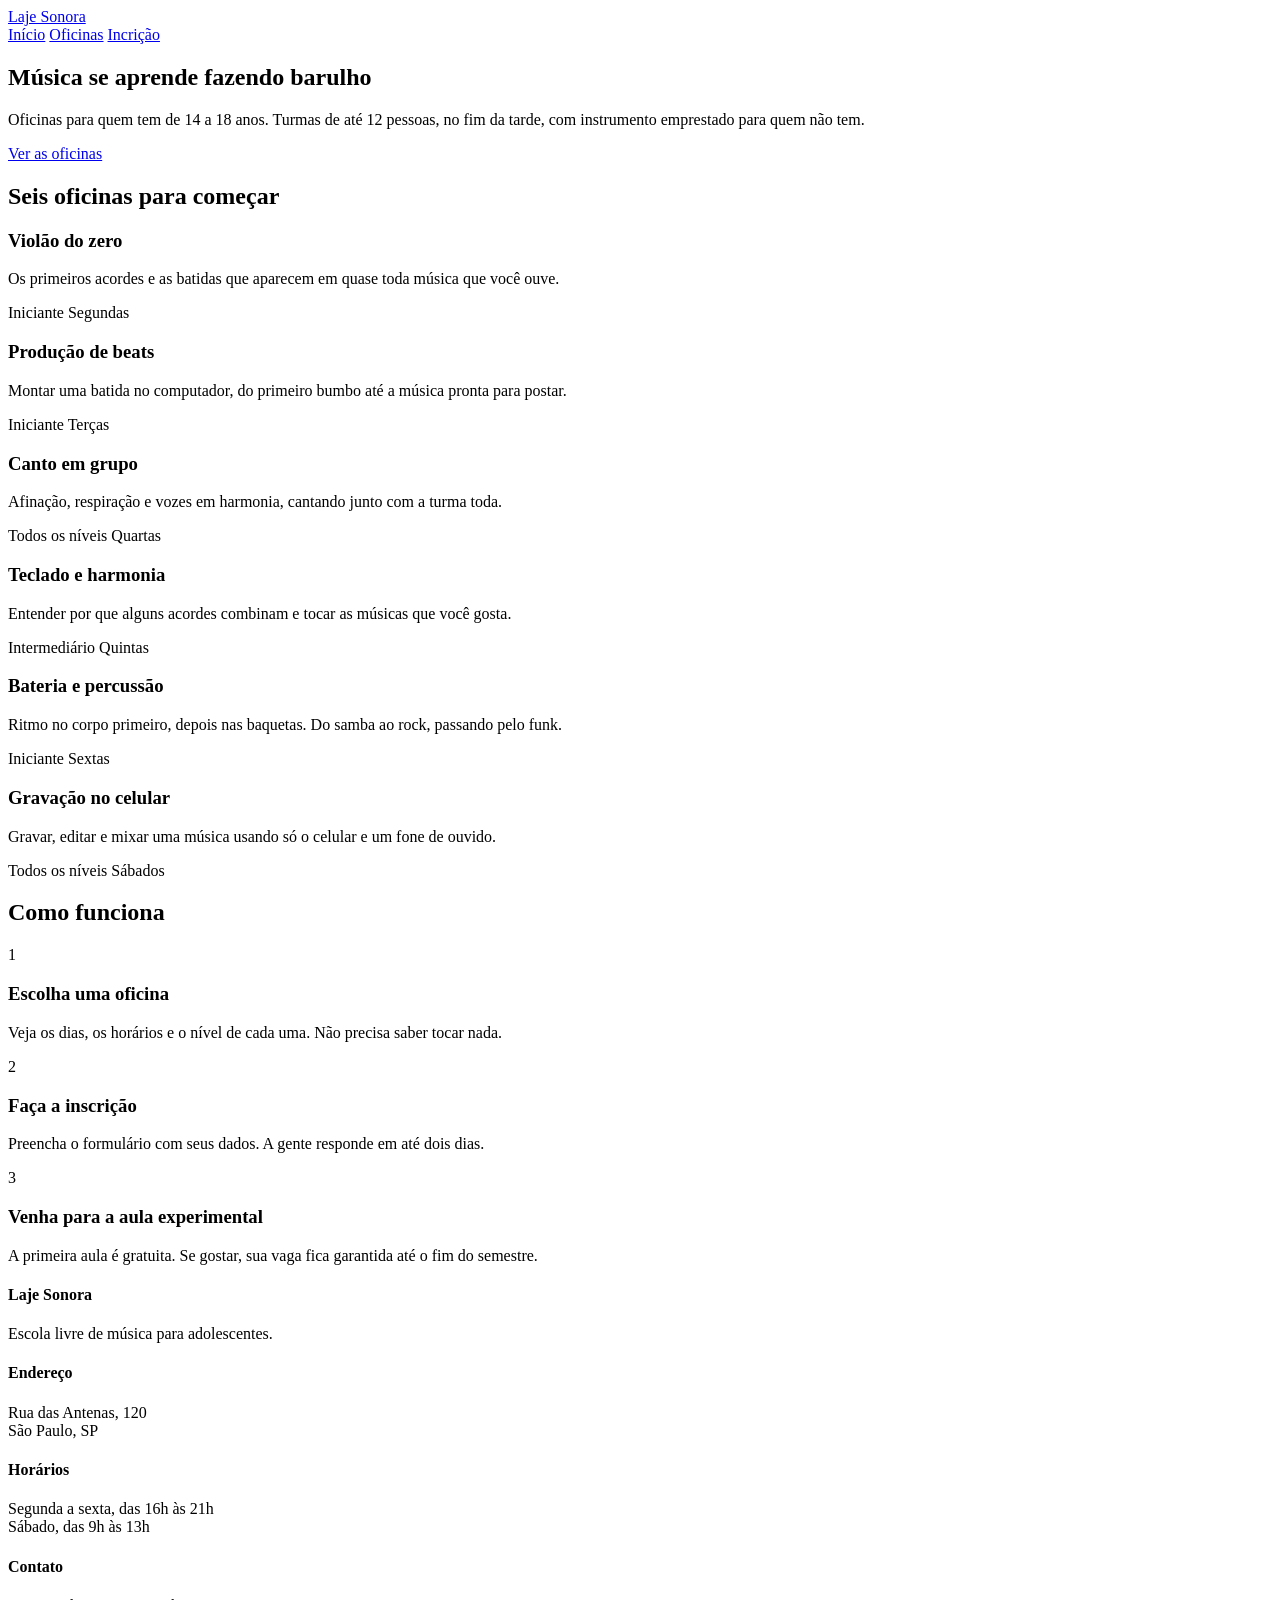
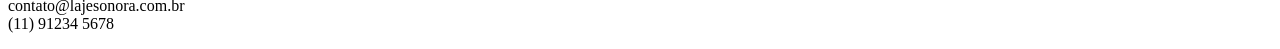
==== index.html @ f19495fa "Initial commit" ====
<!DOCTYPE html>
<html lang="pt-BR">
<head>
    <meta charset="UTF-8">
    <meta name="viewport" content="width=device-width, initial-scale=1.0">
    <link rel="preconnect" href="https://fonts.googleapis.com">
    <link rel="preconnect" href="https://fonts.gstatic.com" crossorigin>
    <link href="https://fonts.googleapis.com/css2?family=Archivo:ital,wght@0,100..900;1,100..900&family=Big+Shoulders:opsz,wght@10..72,100..900&display=swap" rel="stylesheet">
    <link rel="stylesheet" href="./index.css">
    <title>Laje Sonora | Início</title>
</head>
<body>
    <header class="conteudo topo">
        <a href="./index.html" class="logo">Laje Sonora</a>
        <nav class="menu">
            <a href="./index.html" class="atual">Início</a>
            <a href="./oficinas.html">Oficinas</a>
            <a href="./inscricao.html">Incrição</a>
        </nav>
    </header>
    <main>
        <section class="conteudo cartazes">
            <div class="cartaz cartaz-principal">
                <h1>Música se aprende fazendo barulho</h1>
            </div>
            <div class="cartaz cartaz-lateral">
                <p>Oficinas para quem tem de 14 a 18 anos. Turmas de até 12 pessoas, no fim da tarde, com instrumento emprestado para quem não tem.</p>
                <a href="./oficinas.html" class="botao">Ver as oficinas</a>
            </div>
        </section>
        <section class="conteudo secao">
            <h2 class="titulo-secao">Seis oficinas para começar</h2>
            <div class="cards">
                <article class="card">
                    <div class="foto foto-azul">
                        <div class="card-texto">
                            <h3>Violão do zero</h3>
                            <p>Os primeiros acordes e as batidas que aparecem em quase toda música que você ouve.</p>
                            <div class="card-info">
                                <span>Iniciante</span>
                                <span>Segundas</span>
                            </div>
                        </div>
                    </div>
                </article>
                <article class="card">
                    <div class="foto foto-amarela">
                        <div class="card-texto">
                            <h3>Produção de beats</h3>
                            <p>Montar uma batida no computador, do primeiro bumbo até a música pronta para postar.</p>
                            <div class="card-info">
                                <span>Iniciante</span>
                                <span>Terças</span>
                            </div>
                        </div>
                    </div>
                </article>
                <article class="card">
                    <div class="foto foto-tinta">
                        <div class="card-texto">
                            <h3>Canto em grupo</h3>
                            <p>Afinação, respiração e vozes em harmonia, cantando junto com a turma toda.</p>
                            <div class="card-info">
                                <span>Todos os níveis</span>
                                <span>Quartas</span>
                            </div>
                        </div>
                    </div>
                </article>
                <article class="card">
                    <div class="foto">
                        <div class="card-texto">
                            <h3>Teclado e harmonia</h3>
                            <p>Entender por que alguns acordes combinam e tocar as músicas que você gosta.</p>
                            <div class="card-info">
                                <span>Intermediário</span>
                                <span>Quintas</span>
                            </div>
                        </div>
                    </div>
                </article>
                <article class="card">
                    <div class="foto foto-azul">
                        <div class="card-texto">
                            <h3>Bateria e percussão</h3>
                            <p>Ritmo no corpo primeiro, depois nas baquetas. Do samba ao rock, passando pelo funk.</p>
                            <div class="card-info">
                                <span>Iniciante</span>
                                <span>Sextas</span>
                            </div>
                        </div>
                    </div>
                </article>
                <article class="card">
                    <div class="foto foto-amarela">
                        <div class="card-texto">
                            <h3>Gravação no celular</h3>
                            <p>Gravar, editar e mixar uma música usando só o celular e um fone de ouvido.</p>
                            <div class="card-info">
                                <span>Todos os níveis</span>
                                <span>Sábados</span>
                            </div>
                        </div>
                    </div>
                </article>
            </div>
        </section>
        <section class="conteudo secao">
            <h2 class="titulo-secao">Como funciona</h2>
            <div class="passos">
                <div class="passo">
                    <p class="passo-numero">1</p>
                    <h3>Escolha uma oficina</h3>
                    <p>Veja os dias, os horários e o nível de cada uma. Não precisa saber tocar nada.</p>
                </div>
                <div class="passo">
                    <p class="passo-numero">2</p>
                    <h3>Faça a inscrição</h3>
                    <p>Preencha o formulário com seus dados. A gente responde em até dois dias.</p>
                </div>
                <div class="passo">
                    <p class="passo-numero">3</p>
                    <h3>Venha para a aula experimental</h3>
                    <p>A primeira aula é gratuita. Se gostar, sua vaga fica garantida até o fim do semestre.</p>
                </div>
            </div>
        </section>
    </main>
    <footer class="rodape">
        <div class="conteudo rodape-colunas">
            <div class="rodape-coluna">
                <h4>Laje Sonora</h4>
                <p>Escola livre de música para adolescentes.</p>
            </div>
            <div class="rodape-coluna">
                <h4>Endereço</h4>
                <p>Rua das Antenas, 120
                    <br>
                    São Paulo, SP
                </p>
            </div>
            <div class="rodape-coluna">
                <h4>Horários</h4>
                <p>Segunda a sexta, das 16h às 21h
                    <br>
                    Sábado, das 9h às 13h
                </p>
            </div>
            <div class="rodape-coluna">
                <h4>Contato</h4>
                <p>contato@lajesonora.com.br
                    <br>
                    (11) 91234 5678
                </p>
            </div>
        </div>
    </footer>
</body>
</html>
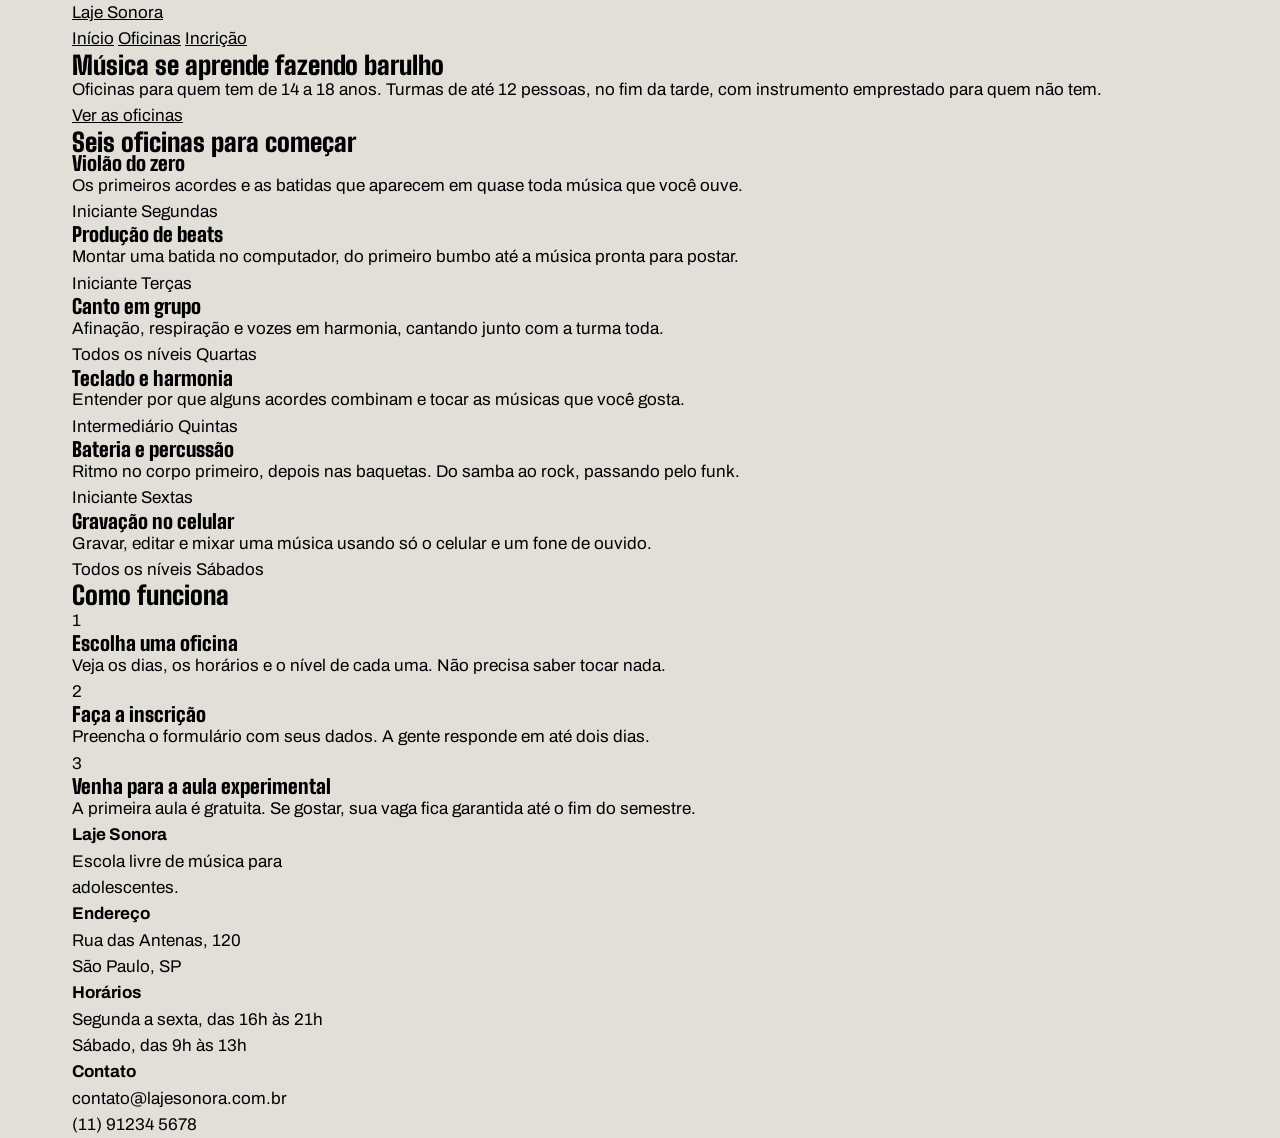
==== commit 4d7a857f: "CSS geral: reset, variáveis e fontes" ====
--- a/index.html
+++ b/index.html
@@ -130,27 +130,21 @@
         <div class="conteudo rodape-colunas">
             <div class="rodape-coluna">
                 <h4>Laje Sonora</h4>
-                <p>Escola livre de música para adolescentes.</p>
+                <p>Escola livre de música para <br> adolescentes.</p>
             </div>
             <div class="rodape-coluna">
                 <h4>Endereço</h4>
-                <p>Rua das Antenas, 120
-                    <br>
-                    São Paulo, SP
+                <p>Rua das Antenas, 120 <br> São Paulo, SP
                 </p>
             </div>
             <div class="rodape-coluna">
                 <h4>Horários</h4>
-                <p>Segunda a sexta, das 16h às 21h
-                    <br>
-                    Sábado, das 9h às 13h
+                <p>Segunda a sexta, das 16h às 21h <br> Sábado, das 9h às 13h
                 </p>
             </div>
             <div class="rodape-coluna">
                 <h4>Contato</h4>
-                <p>contato@lajesonora.com.br
-                    <br>
-                    (11) 91234 5678
+                <p>contato@lajesonora.com.br <br> (11) 91234 5678
                 </p>
             </div>
         </div>
--- a/index.css
+++ b/index.css
@@ -0,0 +1,41 @@
+*{
+    margin: 0px;
+    padding: 0px;
+    box-sizing: border-box;
+}
+
+:root {
+    --concreto: #E2DFD8;
+    --concreto-escuro: #CBC7BE;
+    --tinta: #0F1E3D;
+    --caixa-dagua: #1F5FBF;
+    --fita: #F3C623;
+    --branco: #FFFFFF;
+
+    --fonte-cartaz: "Big Shoulders", "Arial Narrow", sans-serif;
+    --fonte-texto: "Archivo", Arial, sans-serif;
+}
+
+body{
+    background-color: var(--concreto);
+    text-decoration-color: var(--tinta);
+    font-family: var(--fonte-texto);
+    font-size: 17px;
+    line-height: 1.55;
+}
+
+a{
+    color: inherit
+}
+
+h1, h2, h3{
+    font-family: var(--fonte-cartaz);
+    font-weight: 900;
+    line-height: 0.95;
+}
+
+.conteudo{
+    max-width: 1200px;
+    margin-inline: auto;
+    padding-inline: 32px;
+}
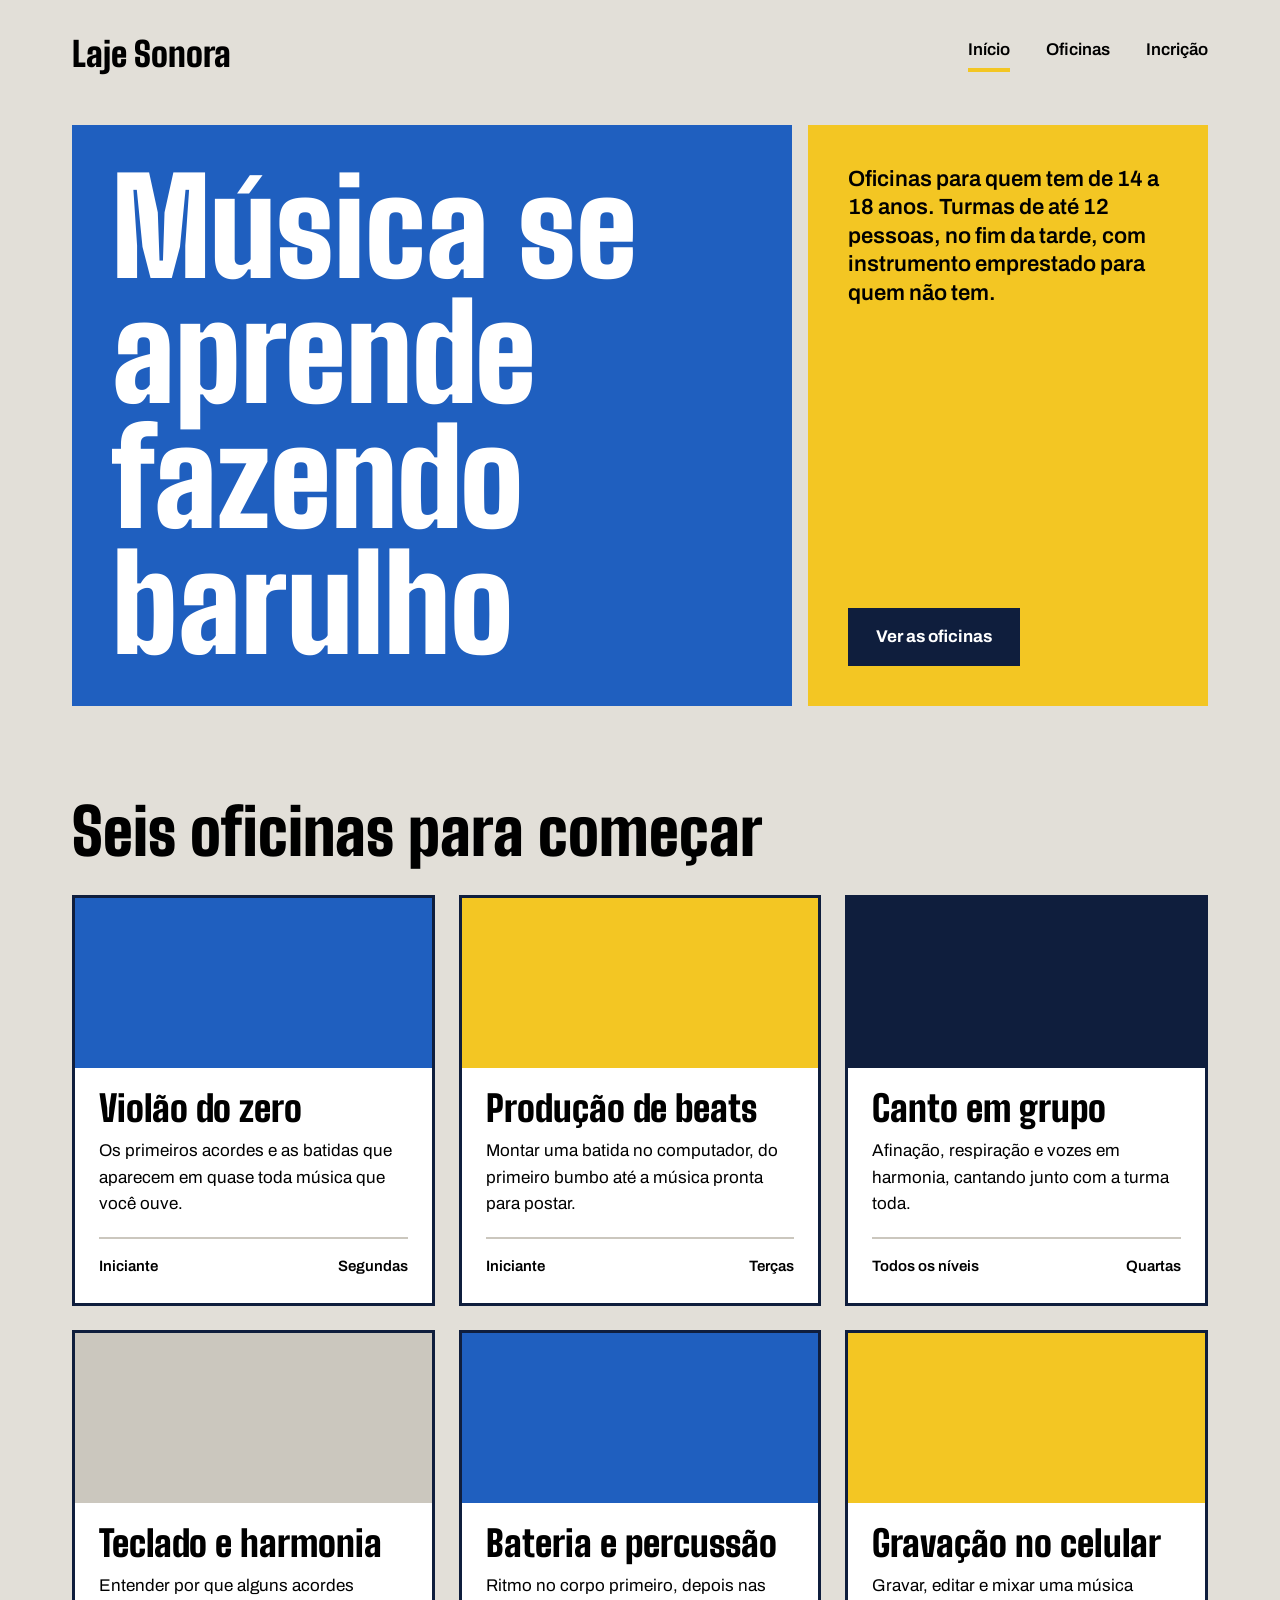
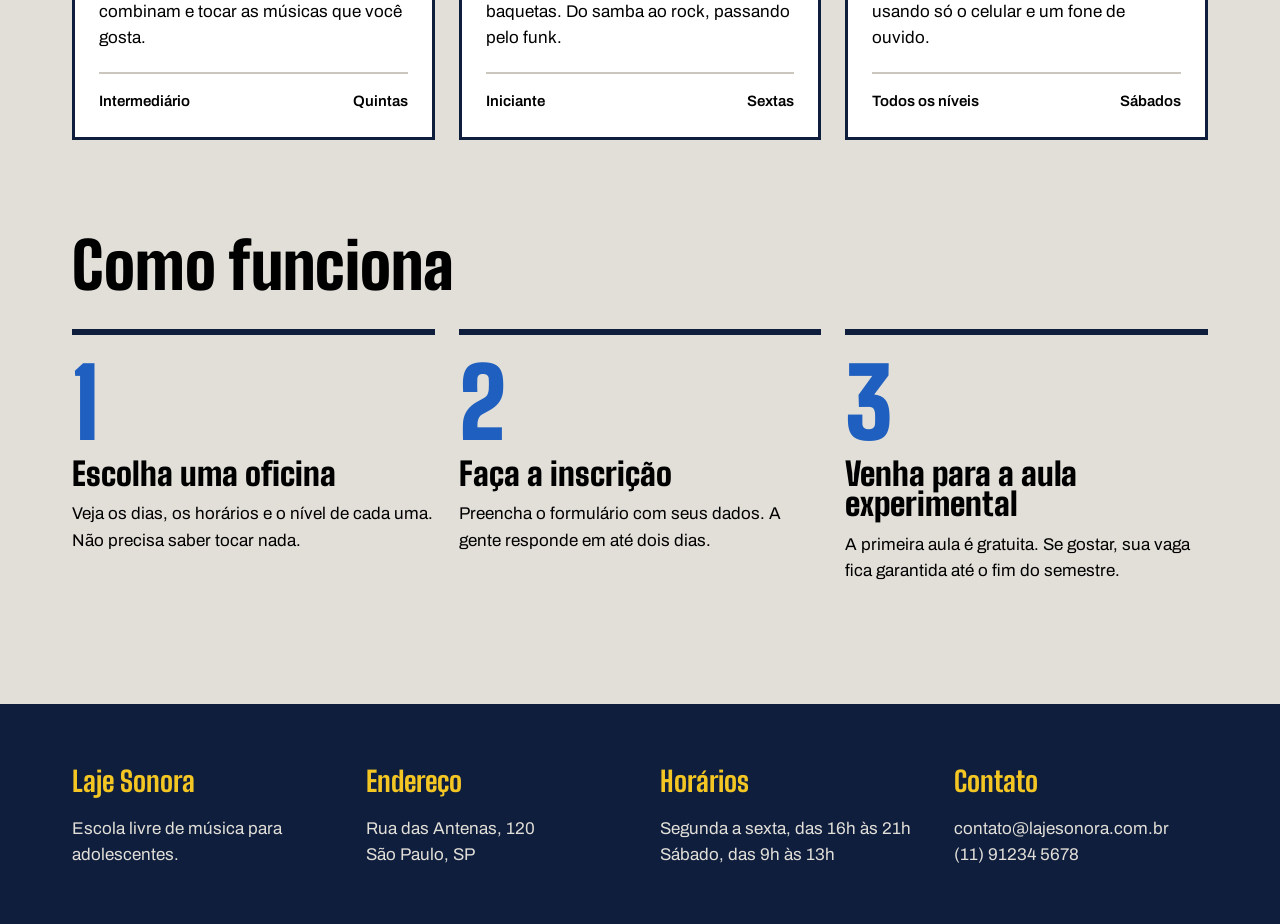
==== commit 78fc2b53: "Página inicial pronta" ====
--- a/index.html
+++ b/index.html
@@ -32,75 +32,69 @@
             <h2 class="titulo-secao">Seis oficinas para começar</h2>
             <div class="cards">
                 <article class="card">
-                    <div class="foto foto-azul">
-                        <div class="card-texto">
+                    <div class="foto foto-azul"></div>
+                    <div class="card-texto">
                             <h3>Violão do zero</h3>
                             <p>Os primeiros acordes e as batidas que aparecem em quase toda música que você ouve.</p>
                             <div class="card-info">
                                 <span>Iniciante</span>
                                 <span>Segundas</span>
                             </div>
-                        </div>
                     </div>
                 </article>
                 <article class="card">
-                    <div class="foto foto-amarela">
-                        <div class="card-texto">
+                    <div class="foto foto-amarela"></div>
+                    <div class="card-texto">
                             <h3>Produção de beats</h3>
                             <p>Montar uma batida no computador, do primeiro bumbo até a música pronta para postar.</p>
                             <div class="card-info">
                                 <span>Iniciante</span>
                                 <span>Terças</span>
                             </div>
-                        </div>
                     </div>
                 </article>
                 <article class="card">
-                    <div class="foto foto-tinta">
-                        <div class="card-texto">
+                    <div class="foto foto-tinta"></div>
+                    <div class="card-texto">
                             <h3>Canto em grupo</h3>
                             <p>Afinação, respiração e vozes em harmonia, cantando junto com a turma toda.</p>
                             <div class="card-info">
                                 <span>Todos os níveis</span>
                                 <span>Quartas</span>
                             </div>
-                        </div>
                     </div>
                 </article>
                 <article class="card">
-                    <div class="foto">
-                        <div class="card-texto">
+                    <div class="foto"></div>
+                    <div class="card-texto">
                             <h3>Teclado e harmonia</h3>
                             <p>Entender por que alguns acordes combinam e tocar as músicas que você gosta.</p>
                             <div class="card-info">
                                 <span>Intermediário</span>
                                 <span>Quintas</span>
                             </div>
-                        </div>
                     </div>
                 </article>
                 <article class="card">
-                    <div class="foto foto-azul">
-                        <div class="card-texto">
+                    <div class="foto foto-azul"></div>
+                    <div class="card-texto">
                             <h3>Bateria e percussão</h3>
                             <p>Ritmo no corpo primeiro, depois nas baquetas. Do samba ao rock, passando pelo funk.</p>
                             <div class="card-info">
                                 <span>Iniciante</span>
                                 <span>Sextas</span>
                             </div>
-                        </div>
                     </div>
                 </article>
                 <article class="card">
-                    <div class="foto foto-amarela">
-                        <div class="card-texto">
+                    <div class="foto foto-amarela"></div>
+                    <div class="card-texto">
                             <h3>Gravação no celular</h3>
                             <p>Gravar, editar e mixar uma música usando só o celular e um fone de ouvido.</p>
                             <div class="card-info">
                                 <span>Todos os níveis</span>
                                 <span>Sábados</span>
                             </div>
-                        </div>
                     </div>
                 </article>
             </div>
--- a/index.css
+++ b/index.css
@@ -38,4 +38,204 @@
     max-width: 1200px;
     margin-inline: auto;
     padding-inline: 32px;
+}
+
+.topo{
+    padding-block: 28px;
+    display: flex;
+    justify-content: space-between;
+    align-items: center;
+}
+
+.logo{
+    font-family: var(--fonte-cartaz);
+    font-size: 34px;
+    font-weight: 900;
+    text-decoration: none;
+}
+
+.menu{
+    display: flex;
+    gap: 36px;
+    a{
+    font-weight: 600;
+    text-decoration: none;
+    padding-bottom: 4px;
+    border-bottom: 4px solid transparent;
+    }
+    
+    a:hover{
+        border-bottom-color: var(--tinta);
+    }
+    
+    a.atual{
+        border-color: var(--fita);
+    }
+} 
+
+.cartazes{
+    margin-top: 16px;
+    display: flex;
+    gap: 16px;
+}
+
+.cartaz{
+    padding: 40px;
+}
+
+.cartaz-principal{
+    background-color: var(--caixa-dagua);
+    color: var(--branco);
+    flex: 2;
+}
+
+.cartaz-principal h1{
+    font-size: 132px;
+    max-width: 9ch;
+}
+
+.cartaz-lateral{
+    background-color: var(--fita);
+    flex: 1;
+    display: flex;
+    flex-direction: column;
+    justify-content: space-between;
+    gap: 32px;
+}
+
+.cartaz-lateral p{
+    font-size: 22px;
+    font-weight: 600;
+    line-height: 1.3;
+}
+
+.botao{
+    background-color: var(--tinta);
+    color: var(--branco);
+    font-weight: 700;
+    text-decoration: none;
+    padding: 16px 28px;
+    border: none;
+    font-family: var(--fonte-texto);
+    font-size: 17px;
+    cursor: pointer;
+}
+
+.botao:hover{
+    background-color: var(--caixa-dagua);
+}
+
+.cartaz-lateral{
+    align-items: flex-start;
+}
+
+.secao{
+    margin-top: 96px;
+}
+
+.titulo-secao{
+    font-size: 64px;
+    margin-bottom: 32px;
+}
+
+.cards{
+    display: flex;
+    flex-wrap: wrap;
+    gap: 24px;
+}
+
+.card{
+    background-color: var(--branco);
+    border: 3px solid var(--tinta);
+    flex: 1 1 340px;
+    display: flex;
+    flex-direction: column;
+    h3{
+        font-size: 36px;
+        margin-bottom: 12px;
+    }
+}
+
+.card .foto{
+    height: 170px;
+}
+
+.foto{
+    background-color: var(--concreto-escuro);
+}
+
+.foto-azul{
+    background-color: var(--caixa-dagua);
+}
+
+.foto-amarela{
+    background: var(--fita);
+}
+
+.foto-tinta{
+    background-color: var(--tinta);
+}
+
+.card-texto{
+    padding: 24px;
+    display: flex;
+    flex-direction: column;
+    flex: 1;
+}
+
+.card-info{
+    margin-top: 20px;
+    padding-top: 16px;
+    border-top: 2px solid var(--concreto-escuro);
+    font-weight: 600;
+    font-size: 15px;
+    display: flex;
+    justify-content: space-between;
+}
+
+.passos{
+    display: flex;
+    gap: 24px;
+
+}
+
+.passo{
+    border-top: 6px solid var(--tinta);
+    padding-top: 20px;
+    flex: 1;
+    h3{
+        font-size: 32px;
+        margin-block: 8px 12px;
+    }
+}
+
+.passo-numero{
+    font-family: var(--fonte-cartaz);
+    font-size: 96px;
+    font-weight: 900;
+    line-height: 1;
+    color: var(--caixa-dagua);
+}
+
+.rodape{
+    margin-top: 120px;
+    background-color: var(--tinta);
+    color: var(--concreto);
+    padding-block: 56px;
+    h4{
+        font-family: var(--fonte-cartaz);
+        font-size: 28px;
+        color: var(--fita);
+        margin-bottom: 12px;
+    }
+}
+
+.rodape-colunas{
+    display: flex;
+    gap: 40px;
+}
+
+.rodape-coluna{
+    flex: 1;
+    
 }
